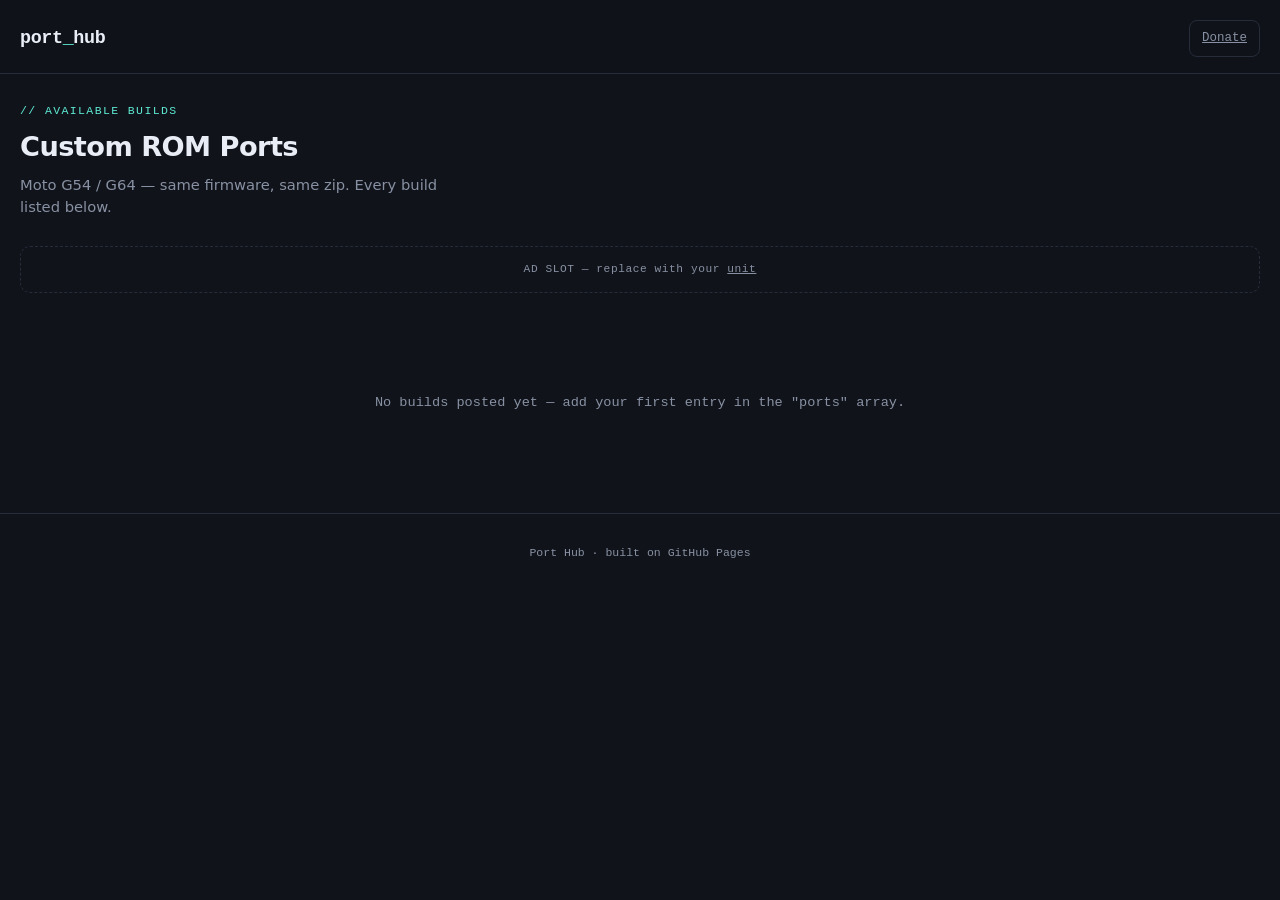
==== index.html @ 30790e06 "Add files via upload" ====
<!DOCTYPE html>
<html lang="en">
<head>
<meta charset="UTF-8">
<meta name="viewport" content="width=device-width, initial-scale=1.0">
<title>Port Hub — Custom ROMs</title>

<!-- ============================================================
     GOOGLE ADSENSE — replace ca-pub-XXXXXXXXXXXXXXXX with your
     real publisher ID once your AdSense account is approved.
     Read the notes at the bottom of this file for setup steps.
     ============================================================ -->
<script async src="https://pagead2.googlesyndication.com/pagead/js/adsbygoogle.js?client=ca-pub-XXXXXXXXXXXXXXXX" crossorigin="anonymous"></script>

<style>
  :root{
    --bg: #10131a;
    --panel: #171b24;
    --panel-hi: #1e2430;
    --text: #e9edf5;
    --text-dim: #8891a3;
    --accent: #5eead4;
    --accent-dim: #1f3d38;
    --line: #262c3a;
    --radius: 14px;
    --mono: 'JetBrains Mono', 'Courier New', monospace;
    --sans: 'Inter', -apple-system, system-ui, sans-serif;
  }

  *{box-sizing:border-box; margin:0; padding:0;}
  body{
    background:var(--bg);
    color:var(--text);
    font-family:var(--sans);
    line-height:1.5;
    padding-bottom:60px;
  }

  header{
    padding:20px 20px 16px;
    border-bottom:1px solid var(--line);
    display:flex;
    align-items:center;
    justify-content:space-between;
    position:sticky;
    top:0;
    background:rgba(16,19,26,0.92);
    backdrop-filter: blur(10px);
    z-index:10;
  }
  .logo{
    font-family:var(--mono);
    font-weight:700;
    font-size:1.15rem;
    letter-spacing:-0.02em;
    color:var(--text);
  }
  .logo span{color:var(--accent);}
  .header-actions{display:flex; gap:10px;}
  .btn-ghost{
    font-family:var(--mono);
    font-size:0.78rem;
    color:var(--text-dim);
    background:transparent;
    border:1px solid var(--line);
    padding:8px 12px;
    border-radius:8px;
  }

  .hero{
    padding:28px 20px 8px;
  }
  .hero-eyebrow{
    font-family:var(--mono);
    font-size:0.72rem;
    color:var(--accent);
    letter-spacing:0.12em;
    text-transform:uppercase;
    margin-bottom:8px;
  }
  .hero h1{
    font-size:1.7rem;
    font-weight:700;
    letter-spacing:-0.02em;
    margin-bottom:6px;
  }
  .hero p{
    color:var(--text-dim);
    font-size:0.92rem;
    max-width:46ch;
  }

  .ad-slot{
    margin:20px 20px;
    padding:14px;
    border:1px dashed var(--line);
    border-radius:10px;
    text-align:center;
    color:var(--text-dim);
    font-family:var(--mono);
    font-size:0.7rem;
    letter-spacing:0.05em;
  }

  .grid{
    display:grid;
    grid-template-columns:1fr;
    gap:16px;
    padding:20px;
  }

  .port-card{
    background:var(--panel);
    border:1px solid var(--line);
    border-radius:var(--radius);
    overflow:hidden;
    transition:border-color .15s ease;
  }
  .port-card:active{border-color:var(--accent);}

  .port-cover{
    width:100%;
    aspect-ratio: 16/8;
    background:var(--panel-hi);
    display:flex;
    align-items:center;
    justify-content:center;
    position:relative;
    overflow:hidden;
  }
  .port-cover img{width:100%; height:100%; object-fit:cover;}
  .status-pill{
    position:absolute;
    top:10px; right:10px;
    font-family:var(--mono);
    font-size:0.65rem;
    font-weight:700;
    letter-spacing:0.06em;
    padding:4px 9px;
    border-radius:999px;
    background:rgba(0,0,0,0.55);
    backdrop-filter: blur(4px);
  }
  .status-stable{color:var(--accent); border:1px solid var(--accent-dim);}
  .status-pre{color:#f5a35e; border:1px solid #4a3420;}

  .port-body{padding:16px;}
  .port-name{
    font-size:1.15rem;
    font-weight:700;
    margin-bottom:6px;
  }
  .port-desc{
    color:var(--text-dim);
    font-size:0.85rem;
    margin-bottom:12px;
  }
  .port-meta{
    display:flex;
    gap:14px;
    font-family:var(--mono);
    font-size:0.72rem;
    color:var(--text-dim);
    margin-bottom:14px;
    flex-wrap:wrap;
  }

  .port-actions{display:flex; gap:8px;}
  .btn-primary{
    flex:1;
    background:var(--accent);
    color:#0a1512;
    text-align:center;
    padding:11px;
    border-radius:9px;
    font-weight:700;
    font-size:0.88rem;
    text-decoration:none;
  }
  .btn-secondary{
    flex:1;
    background:transparent;
    border:1px solid var(--line);
    color:var(--text);
    text-align:center;
    padding:11px;
    border-radius:9px;
    font-size:0.88rem;
    text-decoration:none;
  }

  .empty-state{
    text-align:center;
    padding:60px 20px;
    color:var(--text-dim);
    font-family:var(--mono);
    font-size:0.85rem;
  }

  footer{
    text-align:center;
    padding:30px 20px;
    color:var(--text-dim);
    font-family:var(--mono);
    font-size:0.72rem;
    border-top:1px solid var(--line);
    margin-top:20px;
  }
</style>
</head>
<body>

<header>
  <div class="logo">port<span>_</span>hub</div>
  <div class="header-actions">
    <a class="btn-ghost" href="#">Donate</a>
  </div>
</header>

<div class="hero">
  <div class="hero-eyebrow">// available builds</div>
  <h1>Custom ROM Ports</h1>
  <p>Moto G54 / G64 — same firmware, same zip. Every build listed below.</p>
</div>

<!-- Ad slot placeholder: sits between navigation and content,
     a natural spot for a banner unit once AdSense is approved. -->
<div class="ad-slot">AD SLOT — replace with your <ins class="adsbygoogle"> unit</div>

<div class="grid" id="portGrid"></div>

<footer>Port Hub · built on GitHub Pages</footer>

<script>
  // ============================================================
  // PORT DATA — add one block per ROM release. Copy the example
  // below, paste it above the closing "];", fill in your values,
  // and add a comma after the block above it. That's the only
  // edit needed — nothing else in this file has to change.
  //
  // EXAMPLE (copy this shape for each new release):
  // {
  //   name: "Nothing OS 4.1",
  //   status: "stable",        // "stable" or "pre"
  //   version: "v2",
  //   updated: "2026-07-10",
  //   size: "3.28 GB",
  //   desc: "One or two lines describing this build.",
  //   cover: "screenshots/nothingos-4.1.jpg",   // path to your image
  //   downloadUrl: "https://.../download-link",
  //   mirrorUrl: "https://.../mirror-link"
  // }
  // ============================================================
  const ports = [

  ];

  const grid = document.getElementById('portGrid');

  function render(list){
    grid.innerHTML = '';
    if(list.length === 0){
      grid.innerHTML = `<div class="empty-state">No builds posted yet — add your first entry in the "ports" array.</div>`;
      return;
    }
    list.forEach(p => {
      const card = document.createElement('div');
      card.className = 'port-card';
      card.innerHTML = `
        <div class="port-cover">
          <img src="${p.cover}" alt="${p.name}">
          <span class="status-pill status-${p.status}">${p.status === 'stable' ? 'STABLE' : 'PRE-RELEASE'}</span>
        </div>
        <div class="port-body">
          <div class="port-name">${p.name}</div>
          <div class="port-desc">${p.desc}</div>
          <div class="port-meta">
            <span>${p.version}</span>
            <span>${p.size}</span>
            <span>${p.updated}</span>
          </div>
          <div class="port-actions">
            <a class="btn-primary" href="${p.downloadUrl}">Download</a>
            <a class="btn-secondary" href="${p.mirrorUrl}">Mirror</a>
          </div>
        </div>
      `;
      grid.appendChild(card);
    });
  }

  render(ports);
</script>

</body>
</html>
<!--
============================================================
HOW TO ADD ADSENSE TO A GITHUB PAGES SITE
============================================================

1. APPLY FOR ADSENSE
   - Go to https://adsense.google.com and sign up using your
     GitHub Pages URL (e.g. https://yourname.github.io).
   - Google needs to see real, original content before approving
     — a bare download-redirect page with no writeup is often
     rejected. Descriptions, changelogs, and screenshots (like
     you already have) help.
   - Review can take anywhere from a few days to a few weeks.

2. GET YOUR PUBLISHER ID
   - Once approved, AdSense gives you a snippet with an ID like
     ca-pub-1234567890123456.
   - Replace "ca-pub-XXXXXXXXXXXXXXXX" in the <script> tag at the
     top of this file with your real ID. That tag needs to be in
     the <head> of every page you want ads on.

3. ADD ads.txt
   - Create a file named exactly "ads.txt" at the ROOT of your
     GitHub repo (same level as index.html), containing one line:
       google.com, pub-1234567890123456, DIRECT, f08c47fec0942fa0
     (use your own publisher ID). This is required — AdSense will
     flag your site without it.

4. PLACE AN AD UNIT
   - In AdSense, create an "ad unit" (display ad), which gives you
     an <ins class="adsbygoogle" ...></ins> snippet.
   - Swap that in wherever you want an ad to actually render —
     for example, replace the "ad-slot" div in this file with it.

5. PUSH TO GITHUB
   - Commit and push index.html + ads.txt to your repo's main
     branch (or whichever branch Pages is set to build from).
     GitHub Pages redeploys automatically within a minute or two.

A NOTE ON CONTENT: AdSense reviews the whole site, not just the
ad code. Sites that are just a wall of ROM download buttons with
little original writing/description are more likely to get
rejected or later demonetized than ones with genuine changelogs,
screenshots, and explanations — which it looks like you're
already including based on your reference site.
============================================================
-->
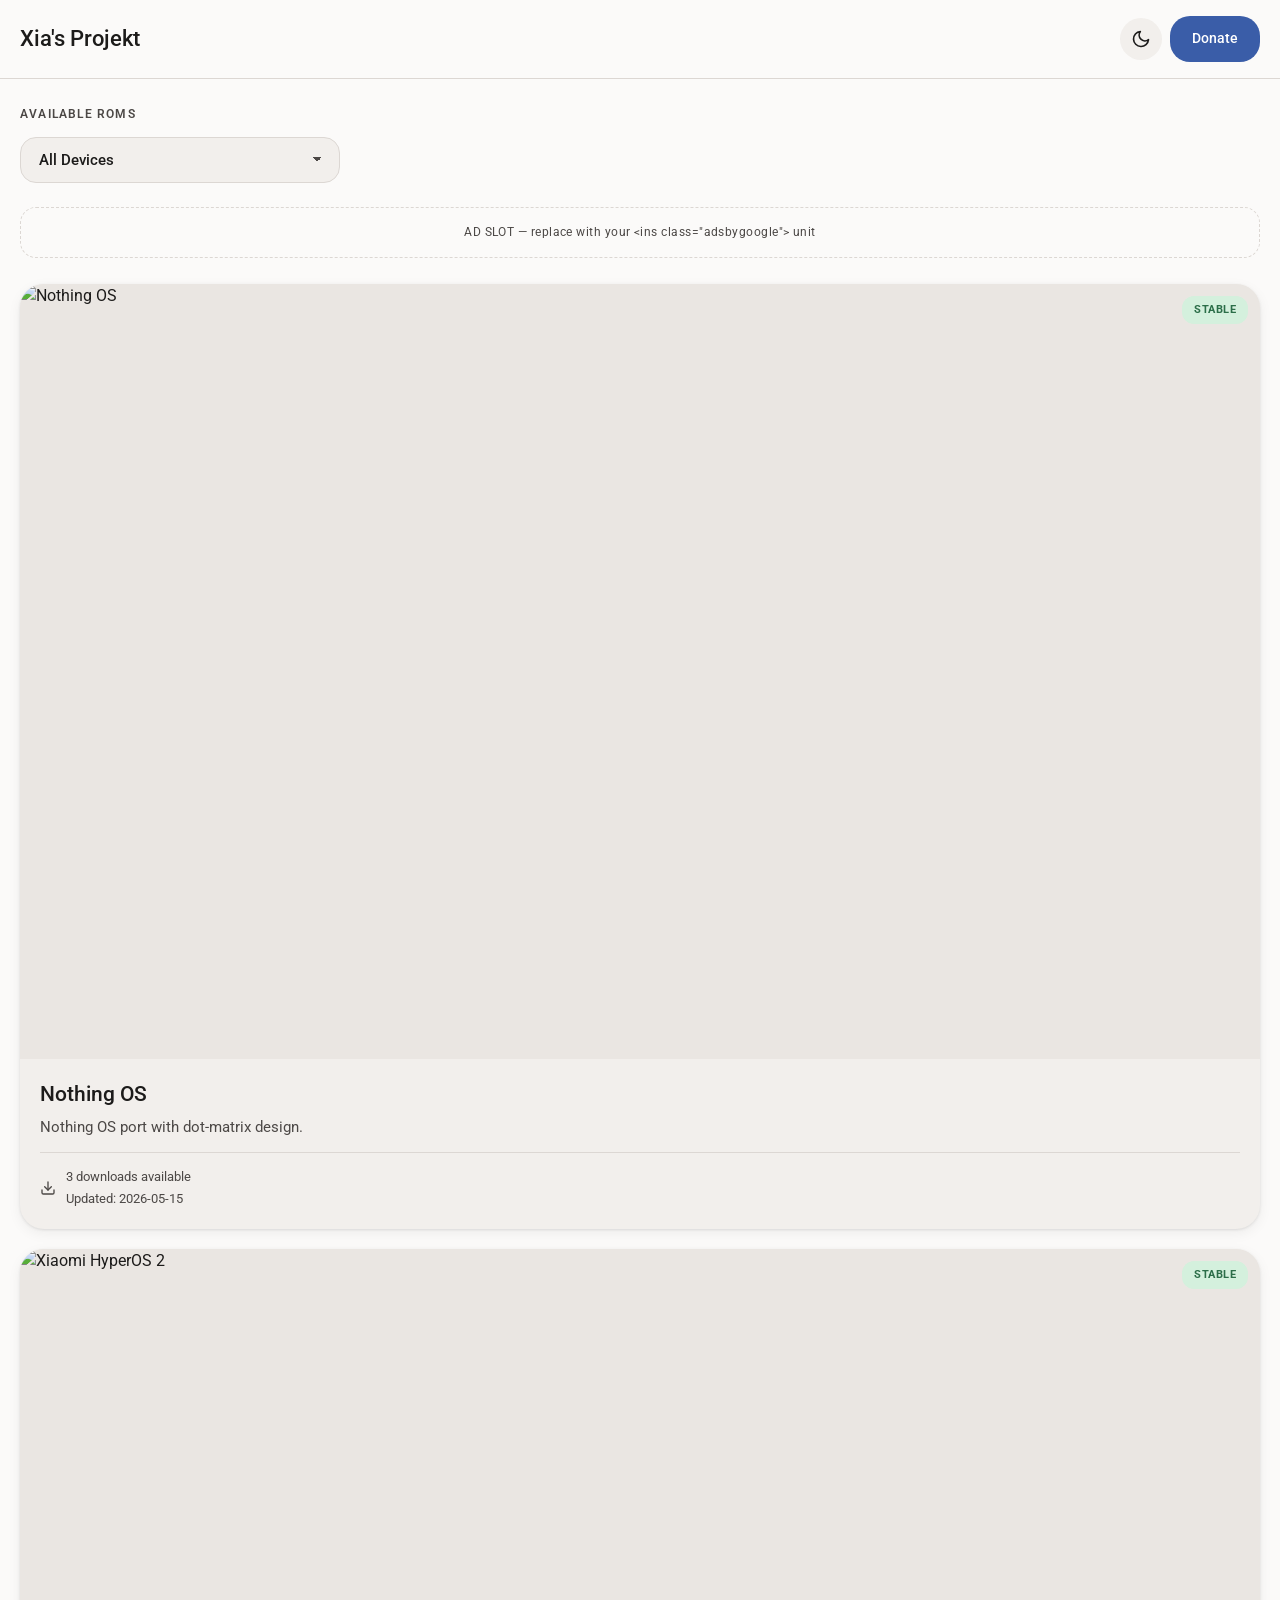
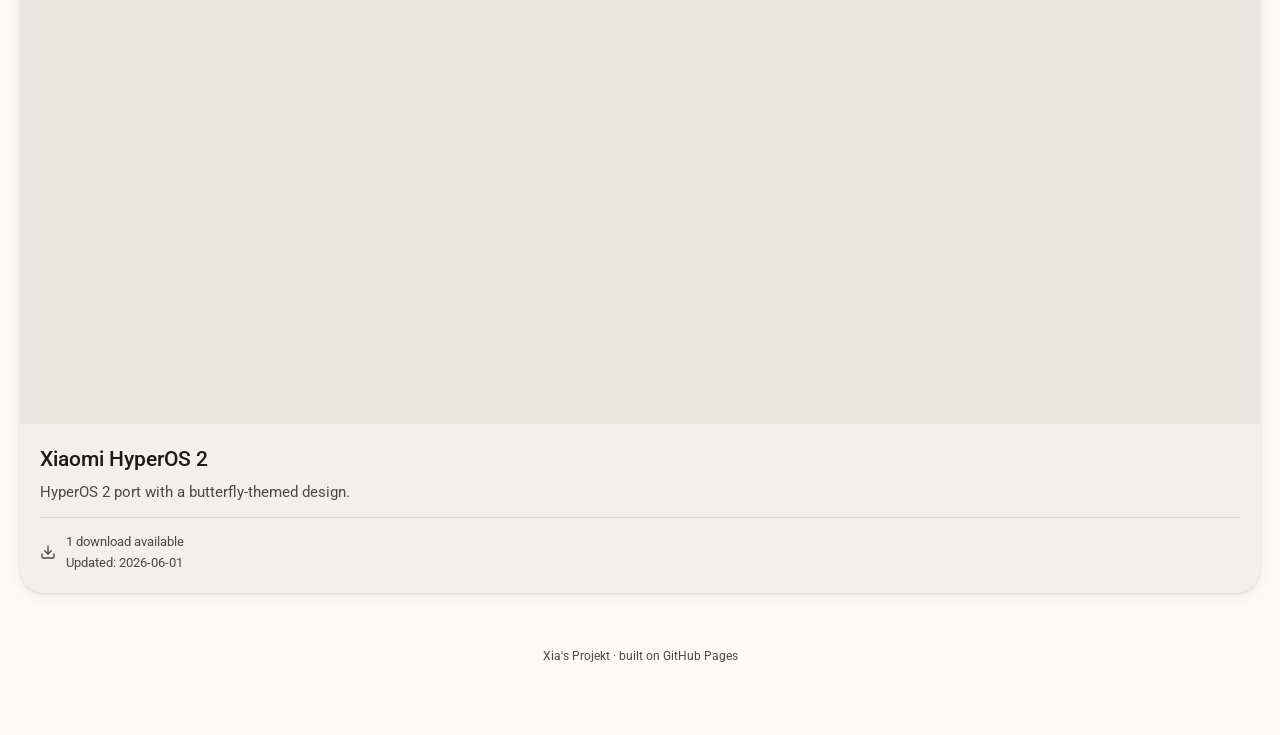
==== commit 0e77850b: "Add files via upload" ====
--- a/index.html
+++ b/index.html
@@ -3,285 +3,93 @@
 <head>
 <meta charset="UTF-8">
 <meta name="viewport" content="width=device-width, initial-scale=1.0">
-<title>Port Hub — Custom ROMs</title>
+<title>Xia's Projekt — Products</title>
+<link rel="preconnect" href="https://fonts.googleapis.com">
+<link href="https://fonts.googleapis.com/css2?family=Roboto:wght@400;500;700&display=swap" rel="stylesheet">
+<link rel="stylesheet" href="style.css">
 
 <!-- ============================================================
      GOOGLE ADSENSE — replace ca-pub-XXXXXXXXXXXXXXXX with your
      real publisher ID once your AdSense account is approved.
-     Read the notes at the bottom of this file for setup steps.
+     See README.md for full setup steps.
      ============================================================ -->
 <script async src="https://pagead2.googlesyndication.com/pagead/js/adsbygoogle.js?client=ca-pub-XXXXXXXXXXXXXXXX" crossorigin="anonymous"></script>
 
 <style>
-  :root{
-    --bg: #10131a;
-    --panel: #171b24;
-    --panel-hi: #1e2430;
-    --text: #e9edf5;
-    --text-dim: #8891a3;
-    --accent: #5eead4;
-    --accent-dim: #1f3d38;
-    --line: #262c3a;
-    --radius: 14px;
-    --mono: 'JetBrains Mono', 'Courier New', monospace;
-    --sans: 'Inter', -apple-system, system-ui, sans-serif;
-  }
-
-  *{box-sizing:border-box; margin:0; padding:0;}
-  body{
-    background:var(--bg);
-    color:var(--text);
-    font-family:var(--sans);
-    line-height:1.5;
-    padding-bottom:60px;
-  }
-
-  header{
-    padding:20px 20px 16px;
-    border-bottom:1px solid var(--line);
-    display:flex;
-    align-items:center;
-    justify-content:space-between;
-    position:sticky;
-    top:0;
-    background:rgba(16,19,26,0.92);
-    backdrop-filter: blur(10px);
-    z-index:10;
-  }
-  .logo{
-    font-family:var(--mono);
-    font-weight:700;
-    font-size:1.15rem;
-    letter-spacing:-0.02em;
-    color:var(--text);
-  }
-  .logo span{color:var(--accent);}
-  .header-actions{display:flex; gap:10px;}
-  .btn-ghost{
-    font-family:var(--mono);
-    font-size:0.78rem;
-    color:var(--text-dim);
-    background:transparent;
-    border:1px solid var(--line);
-    padding:8px 12px;
-    border-radius:8px;
-  }
-
-  .hero{
-    padding:28px 20px 8px;
-  }
-  .hero-eyebrow{
-    font-family:var(--mono);
-    font-size:0.72rem;
-    color:var(--accent);
-    letter-spacing:0.12em;
-    text-transform:uppercase;
-    margin-bottom:8px;
-  }
-  .hero h1{
-    font-size:1.7rem;
-    font-weight:700;
-    letter-spacing:-0.02em;
-    margin-bottom:6px;
-  }
-  .hero p{
-    color:var(--text-dim);
-    font-size:0.92rem;
-    max-width:46ch;
-  }
-
-  .ad-slot{
-    margin:20px 20px;
-    padding:14px;
-    border:1px dashed var(--line);
-    border-radius:10px;
-    text-align:center;
-    color:var(--text-dim);
-    font-family:var(--mono);
-    font-size:0.7rem;
-    letter-spacing:0.05em;
-  }
-
-  .grid{
-    display:grid;
-    grid-template-columns:1fr;
-    gap:16px;
-    padding:20px;
-  }
-
-  .port-card{
-    background:var(--panel);
-    border:1px solid var(--line);
-    border-radius:var(--radius);
-    overflow:hidden;
-    transition:border-color .15s ease;
-  }
-  .port-card:active{border-color:var(--accent);}
-
-  .port-cover{
-    width:100%;
-    aspect-ratio: 16/8;
-    background:var(--panel-hi);
-    display:flex;
-    align-items:center;
-    justify-content:center;
-    position:relative;
-    overflow:hidden;
-  }
-  .port-cover img{width:100%; height:100%; object-fit:cover;}
-  .status-pill{
-    position:absolute;
-    top:10px; right:10px;
-    font-family:var(--mono);
-    font-size:0.65rem;
-    font-weight:700;
-    letter-spacing:0.06em;
-    padding:4px 9px;
-    border-radius:999px;
-    background:rgba(0,0,0,0.55);
-    backdrop-filter: blur(4px);
-  }
-  .status-stable{color:var(--accent); border:1px solid var(--accent-dim);}
-  .status-pre{color:#f5a35e; border:1px solid #4a3420;}
-
-  .port-body{padding:16px;}
-  .port-name{
-    font-size:1.15rem;
-    font-weight:700;
-    margin-bottom:6px;
-  }
-  .port-desc{
-    color:var(--text-dim);
-    font-size:0.85rem;
-    margin-bottom:12px;
-  }
-  .port-meta{
-    display:flex;
-    gap:14px;
-    font-family:var(--mono);
-    font-size:0.72rem;
-    color:var(--text-dim);
-    margin-bottom:14px;
-    flex-wrap:wrap;
-  }
-
-  .port-actions{display:flex; gap:8px;}
-  .btn-primary{
-    flex:1;
-    background:var(--accent);
-    color:#0a1512;
-    text-align:center;
-    padding:11px;
-    border-radius:9px;
-    font-weight:700;
-    font-size:0.88rem;
-    text-decoration:none;
-  }
-  .btn-secondary{
-    flex:1;
-    background:transparent;
-    border:1px solid var(--line);
-    color:var(--text);
-    text-align:center;
-    padding:11px;
-    border-radius:9px;
-    font-size:0.88rem;
-    text-decoration:none;
-  }
-
-  .empty-state{
-    text-align:center;
-    padding:60px 20px;
-    color:var(--text-dim);
-    font-family:var(--mono);
-    font-size:0.85rem;
-  }
-
-  footer{
-    text-align:center;
-    padding:30px 20px;
-    color:var(--text-dim);
-    font-family:var(--mono);
-    font-size:0.72rem;
-    border-top:1px solid var(--line);
-    margin-top:20px;
-  }
+  .grid{display:grid; grid-template-columns:1fr; gap:20px; padding:4px 20px 20px;}
+  .port-card{text-decoration:none; color:inherit; display:block;}
+  .port-body{padding:20px;}
+  .port-name{font-size:1.3rem; font-weight:500; color:var(--on-surface); margin-bottom:6px;}
+  .port-desc{color:var(--on-surface-var); font-size:0.92rem; margin-bottom:14px;}
+  .port-meta{display:flex; align-items:center; gap:10px; font-size:0.82rem; color:var(--on-surface-var); padding-top:14px; border-top:1px solid var(--outline);}
+  .port-meta .dl-icon{flex-shrink:0;}
+  .port-meta-lines{display:flex; flex-direction:column; gap:2px;}
+  .empty-state{text-align:center; padding:60px 20px; color:var(--on-surface-var); font-size:0.9rem;}
 </style>
 </head>
 <body>
 
 <header>
-  <div class="logo">port<span>_</span>hub</div>
+  <a class="logo" href="index.html">Xia's Projekt</a>
   <div class="header-actions">
-    <a class="btn-ghost" href="#">Donate</a>
+    <button class="icon-btn ripple" id="themeToggleBtn" onclick="toggleTheme()"></button>
+    <a class="btn btn-filled ripple" href="#">Donate</a>
   </div>
 </header>
 
-<div class="hero">
-  <div class="hero-eyebrow">// available builds</div>
-  <h1>Custom ROM Ports</h1>
-  <p>Moto G54 / G64 — same firmware, same zip. Every build listed below.</p>
+<div class="section-label">Available ROMs</div>
+<div class="filter-row">
+  <select class="filter-select" id="deviceFilter">
+    <option value="all">All Devices</option>
+  </select>
 </div>
 
-<!-- Ad slot placeholder: sits between navigation and content,
-     a natural spot for a banner unit once AdSense is approved. -->
-<div class="ad-slot">AD SLOT — replace with your <ins class="adsbygoogle"> unit</div>
+<!-- Ad slot: sits between the device filter and the port grid. -->
+<div class="ad-slot">AD SLOT — replace with your &lt;ins class="adsbygoogle"&gt; unit</div>
 
 <div class="grid" id="portGrid"></div>
 
-<footer>Port Hub · built on GitHub Pages</footer>
+<footer>Xia's Projekt · built on GitHub Pages</footer>
 
+<script src="ports-data.js"></script>
+<script src="theme.js"></script>
 <script>
-  // ============================================================
-  // PORT DATA — add one block per ROM release. Copy the example
-  // below, paste it above the closing "];", fill in your values,
-  // and add a comma after the block above it. That's the only
-  // edit needed — nothing else in this file has to change.
-  //
-  // EXAMPLE (copy this shape for each new release):
-  // {
-  //   name: "Nothing OS 4.1",
-  //   status: "stable",        // "stable" or "pre"
-  //   version: "v2",
-  //   updated: "2026-07-10",
-  //   size: "3.28 GB",
-  //   desc: "One or two lines describing this build.",
-  //   cover: "screenshots/nothingos-4.1.jpg",   // path to your image
-  //   downloadUrl: "https://.../download-link",
-  //   mirrorUrl: "https://.../mirror-link"
-  // }
-  // ============================================================
-  const ports = [
+  const grid = document.getElementById('portGrid');
+  const deviceFilter = document.getElementById('deviceFilter');
 
-  ];
-
-  const grid = document.getElementById('portGrid');
+  const devices = [...new Set(PORTS.map(p => p.device))];
+  devices.forEach(d => {
+    const opt = document.createElement('option');
+    opt.value = d;
+    opt.textContent = d;
+    deviceFilter.appendChild(opt);
+  });
 
   function render(list){
     grid.innerHTML = '';
     if(list.length === 0){
-      grid.innerHTML = `<div class="empty-state">No builds posted yet — add your first entry in the "ports" array.</div>`;
+      grid.innerHTML = `<div class="empty-state">No ports posted yet — add your first entry in ports-data.js.</div>`;
       return;
     }
     list.forEach(p => {
-      const card = document.createElement('div');
-      card.className = 'port-card';
+      const latest = latestRelease(p);
+      const card = document.createElement('a');
+      card.className = 'card port-card ripple';
+      card.href = `port.html?id=${encodeURIComponent(p.id)}`;
       card.innerHTML = `
-        <div class="port-cover">
+        <div class="cover">
           <img src="${p.cover}" alt="${p.name}">
-          <span class="status-pill status-${p.status}">${p.status === 'stable' ? 'STABLE' : 'PRE-RELEASE'}</span>
+          <span class="badge ${latest.channel}">${latest.channel === 'stable' ? 'STABLE' : 'PRE-RELEASE'}</span>
         </div>
         <div class="port-body">
           <div class="port-name">${p.name}</div>
-          <div class="port-desc">${p.desc}</div>
+          <div class="port-desc">${p.tagline}</div>
           <div class="port-meta">
-            <span>${p.version}</span>
-            <span>${p.size}</span>
-            <span>${p.updated}</span>
-          </div>
-          <div class="port-actions">
-            <a class="btn-primary" href="${p.downloadUrl}">Download</a>
-            <a class="btn-secondary" href="${p.mirrorUrl}">Mirror</a>
+            <svg class="dl-icon" width="16" height="16" viewBox="0 0 24 24" fill="none" stroke="currentColor" stroke-width="2" stroke-linecap="round" stroke-linejoin="round"><path d="M21 15v4a2 2 0 0 1-2 2H5a2 2 0 0 1-2-2v-4"/><polyline points="7 10 12 15 17 10"/><line x1="12" y1="15" x2="12" y2="3"/></svg>
+            <div class="port-meta-lines">
+              <span>${p.releases.length} download${p.releases.length === 1 ? '' : 's'} available</span>
+              <span>Updated: ${latest.uploaded}</span>
+            </div>
           </div>
         </div>
       `;
@@ -289,55 +97,13 @@
     });
   }
 
-  render(ports);
+  deviceFilter.addEventListener('change', () => {
+    const v = deviceFilter.value;
+    render(v === 'all' ? PORTS : PORTS.filter(p => p.device === v));
+  });
+
+  render(PORTS);
 </script>
 
 </body>
 </html>
-<!--
-============================================================
-HOW TO ADD ADSENSE TO A GITHUB PAGES SITE
-============================================================
-
-1. APPLY FOR ADSENSE
-   - Go to https://adsense.google.com and sign up using your
-     GitHub Pages URL (e.g. https://yourname.github.io).
-   - Google needs to see real, original content before approving
-     — a bare download-redirect page with no writeup is often
-     rejected. Descriptions, changelogs, and screenshots (like
-     you already have) help.
-   - Review can take anywhere from a few days to a few weeks.
-
-2. GET YOUR PUBLISHER ID
-   - Once approved, AdSense gives you a snippet with an ID like
-     ca-pub-1234567890123456.
-   - Replace "ca-pub-XXXXXXXXXXXXXXXX" in the <script> tag at the
-     top of this file with your real ID. That tag needs to be in
-     the <head> of every page you want ads on.
-
-3. ADD ads.txt
-   - Create a file named exactly "ads.txt" at the ROOT of your
-     GitHub repo (same level as index.html), containing one line:
-       google.com, pub-1234567890123456, DIRECT, f08c47fec0942fa0
-     (use your own publisher ID). This is required — AdSense will
-     flag your site without it.
-
-4. PLACE AN AD UNIT
-   - In AdSense, create an "ad unit" (display ad), which gives you
-     an <ins class="adsbygoogle" ...></ins> snippet.
-   - Swap that in wherever you want an ad to actually render —
-     for example, replace the "ad-slot" div in this file with it.
-
-5. PUSH TO GITHUB
-   - Commit and push index.html + ads.txt to your repo's main
-     branch (or whichever branch Pages is set to build from).
-     GitHub Pages redeploys automatically within a minute or two.
-
-A NOTE ON CONTENT: AdSense reviews the whole site, not just the
-ad code. Sites that are just a wall of ROM download buttons with
-little original writing/description are more likely to get
-rejected or later demonetized than ones with genuine changelogs,
-screenshots, and explanations — which it looks like you're
-already including based on your reference site.
-============================================================
--->
--- a/style.css
+++ b/style.css
@@ -0,0 +1,214 @@
+/* ============================================================
+   MATERIAL YOU TOKENS
+   Two palettes (light / dark), switched by data-theme on <html>.
+   Everything below derives from these variables — change a value
+   here and it updates across both pages.
+   ============================================================ */
+:root,
+[data-theme="light"]{
+  --bg:#fbfaf9;
+  --surface:#ffffff;
+  --surface-container:#f2efec;
+  --surface-container-high:#eae6e2;
+  --on-surface:#1c1b1a;
+  --on-surface-var:#4c4846;
+  --outline:#dcd7d3;
+
+  --primary:#3a5da8;
+  --on-primary:#ffffff;
+  --primary-container:#dae2ff;
+  --on-primary-container:#001945;
+
+  --stable:#2c6e49;
+  --stable-container:#d4f0dd;
+  --pre:#8a5300;
+  --pre-container:#ffe1b3;
+
+  --shadow: 0 1px 3px rgba(0,0,0,0.10), 0 4px 14px rgba(28,27,26,0.06);
+}
+
+[data-theme="dark"]{
+  --bg:#0f0f0f;
+  --surface:#161616;
+  --surface-container:#1e1e1e;
+  --surface-container-high:#282828;
+  --on-surface:#eae6e2;
+  --on-surface-var:#c8c2bd;
+  --outline:#3a3a3a;
+
+  --primary:#adc6ff;
+  --on-primary:#00296b;
+  --primary-container:#1c3d78;
+  --on-primary-container:#dae2ff;
+
+  --stable:#8fd8a8;
+  --stable-container:#1c3d29;
+  --pre:#f5c26b;
+  --pre-container:#4a3400;
+
+  --shadow: 0 1px 3px rgba(0,0,0,0.4), 0 4px 16px rgba(0,0,0,0.35);
+}
+
+*{box-sizing:border-box; margin:0; padding:0;}
+html{color-scheme: light dark;}
+body{
+  font-family:'Roboto', 'Google Sans', system-ui, -apple-system, sans-serif;
+  background:var(--bg);
+  color:var(--on-surface);
+  line-height:1.5;
+  padding-bottom:60px;
+  min-height:100vh;
+  transition: background .2s ease, color .2s ease;
+}
+
+/* ---------- App bar ---------- */
+header{
+  display:flex;
+  align-items:center;
+  justify-content:space-between;
+  gap:10px;
+  padding:16px 20px;
+  position:sticky;
+  top:0;
+  background:color-mix(in srgb, var(--bg) 88%, transparent);
+  backdrop-filter: blur(14px);
+  z-index:10;
+  border-bottom:1px solid var(--outline);
+}
+.logo{
+  font-weight:500;
+  font-size:1.35rem;
+  letter-spacing:0;
+  color:var(--on-surface);
+  text-decoration:none;
+}
+.header-actions{display:flex; align-items:center; gap:8px; flex-shrink:0;}
+
+/* ---------- Buttons (M3 shapes) ---------- */
+.btn{
+  position:relative;
+  overflow:hidden;
+  display:inline-flex;
+  align-items:center;
+  justify-content:center;
+  gap:8px;
+  font-family:inherit;
+  font-weight:500;
+  font-size:0.9rem;
+  border:none;
+  cursor:pointer;
+  text-decoration:none;
+  -webkit-tap-highlight-color:transparent;
+}
+.btn-filled{
+  background:var(--primary);
+  color:var(--on-primary);
+  padding:12px 22px;
+  border-radius:20px;
+}
+.btn-tonal{
+  background:var(--primary-container);
+  color:var(--on-primary-container);
+  padding:12px 22px;
+  border-radius:20px;
+}
+.btn-outlined{
+  background:transparent;
+  color:var(--on-surface);
+  border:1px solid var(--outline);
+  padding:11px 22px;
+  border-radius:20px;
+}
+.icon-btn{
+  width:42px; height:42px;
+  border-radius:50%;
+  background:var(--surface-container);
+  color:var(--on-surface);
+  display:flex; align-items:center; justify-content:center;
+  border:none; cursor:pointer; flex-shrink:0;
+}
+
+.ripple-fx{
+  position:absolute;
+  border-radius:50%;
+  background:currentColor;
+  opacity:0.18;
+  transform:scale(0);
+  animation:ripple .5s ease-out;
+  pointer-events:none;
+}
+@keyframes ripple{ to{ transform:scale(1); opacity:0; } }
+
+/* ---------- Section labels / dividers ---------- */
+.section-label{
+  text-transform:uppercase;
+  letter-spacing:0.1em;
+  font-size:0.75rem;
+  font-weight:600;
+  color:var(--on-surface-var);
+  padding:26px 20px 14px;
+}
+.group-label{
+  display:flex; align-items:center; gap:12px;
+  text-transform:uppercase; letter-spacing:0.1em; font-size:0.75rem; font-weight:600;
+  color:var(--on-surface-var); padding:8px 20px 12px;
+}
+.group-label .rule{flex:1; height:1px; background:var(--outline);}
+
+/* ---------- Filter chip / select ---------- */
+.filter-row{padding:0 20px 18px;}
+.filter-select{
+  appearance:none;
+  background:var(--surface-container);
+  border:1px solid var(--outline);
+  color:var(--on-surface);
+  font-family:inherit;
+  font-weight:500;
+  font-size:0.92rem;
+  padding:13px 40px 13px 18px;
+  border-radius:16px;
+  width:100%;
+  max-width:320px;
+  background-image:linear-gradient(45deg, transparent 50%, var(--on-surface-var) 50%), linear-gradient(135deg, var(--on-surface-var) 50%, transparent 50%);
+  background-position: calc(100% - 22px) center, calc(100% - 17px) center;
+  background-size:5px 5px, 5px 5px;
+  background-repeat:no-repeat;
+}
+
+/* ---------- Ad slot ---------- */
+.ad-slot{
+  margin:6px 20px 22px;
+  padding:16px;
+  border:1.5px dashed var(--outline);
+  border-radius:16px;
+  text-align:center;
+  color:var(--on-surface-var);
+  font-size:0.72rem;
+  letter-spacing:0.04em;
+}
+
+/* ---------- Cards (M3 elevated / filled card) ---------- */
+.card{
+  background:var(--surface-container);
+  border-radius:24px;
+  overflow:hidden;
+  box-shadow:var(--shadow);
+}
+
+.cover{width:100%; aspect-ratio:16/10; background:var(--surface-container-high); position:relative; overflow:hidden;}
+.cover img{width:100%; height:100%; object-fit:cover; display:block;}
+
+.badge{
+  position:absolute; top:12px; right:12px;
+  font-size:0.68rem; font-weight:700; letter-spacing:0.04em;
+  padding:6px 12px; border-radius:12px;
+}
+.badge.stable{background:var(--stable-container); color:var(--stable);}
+.badge.pre{background:var(--pre-container); color:var(--pre);}
+
+footer{
+  text-align:center;
+  padding:34px 20px 10px;
+  color:var(--on-surface-var);
+  font-size:0.75rem;
+}
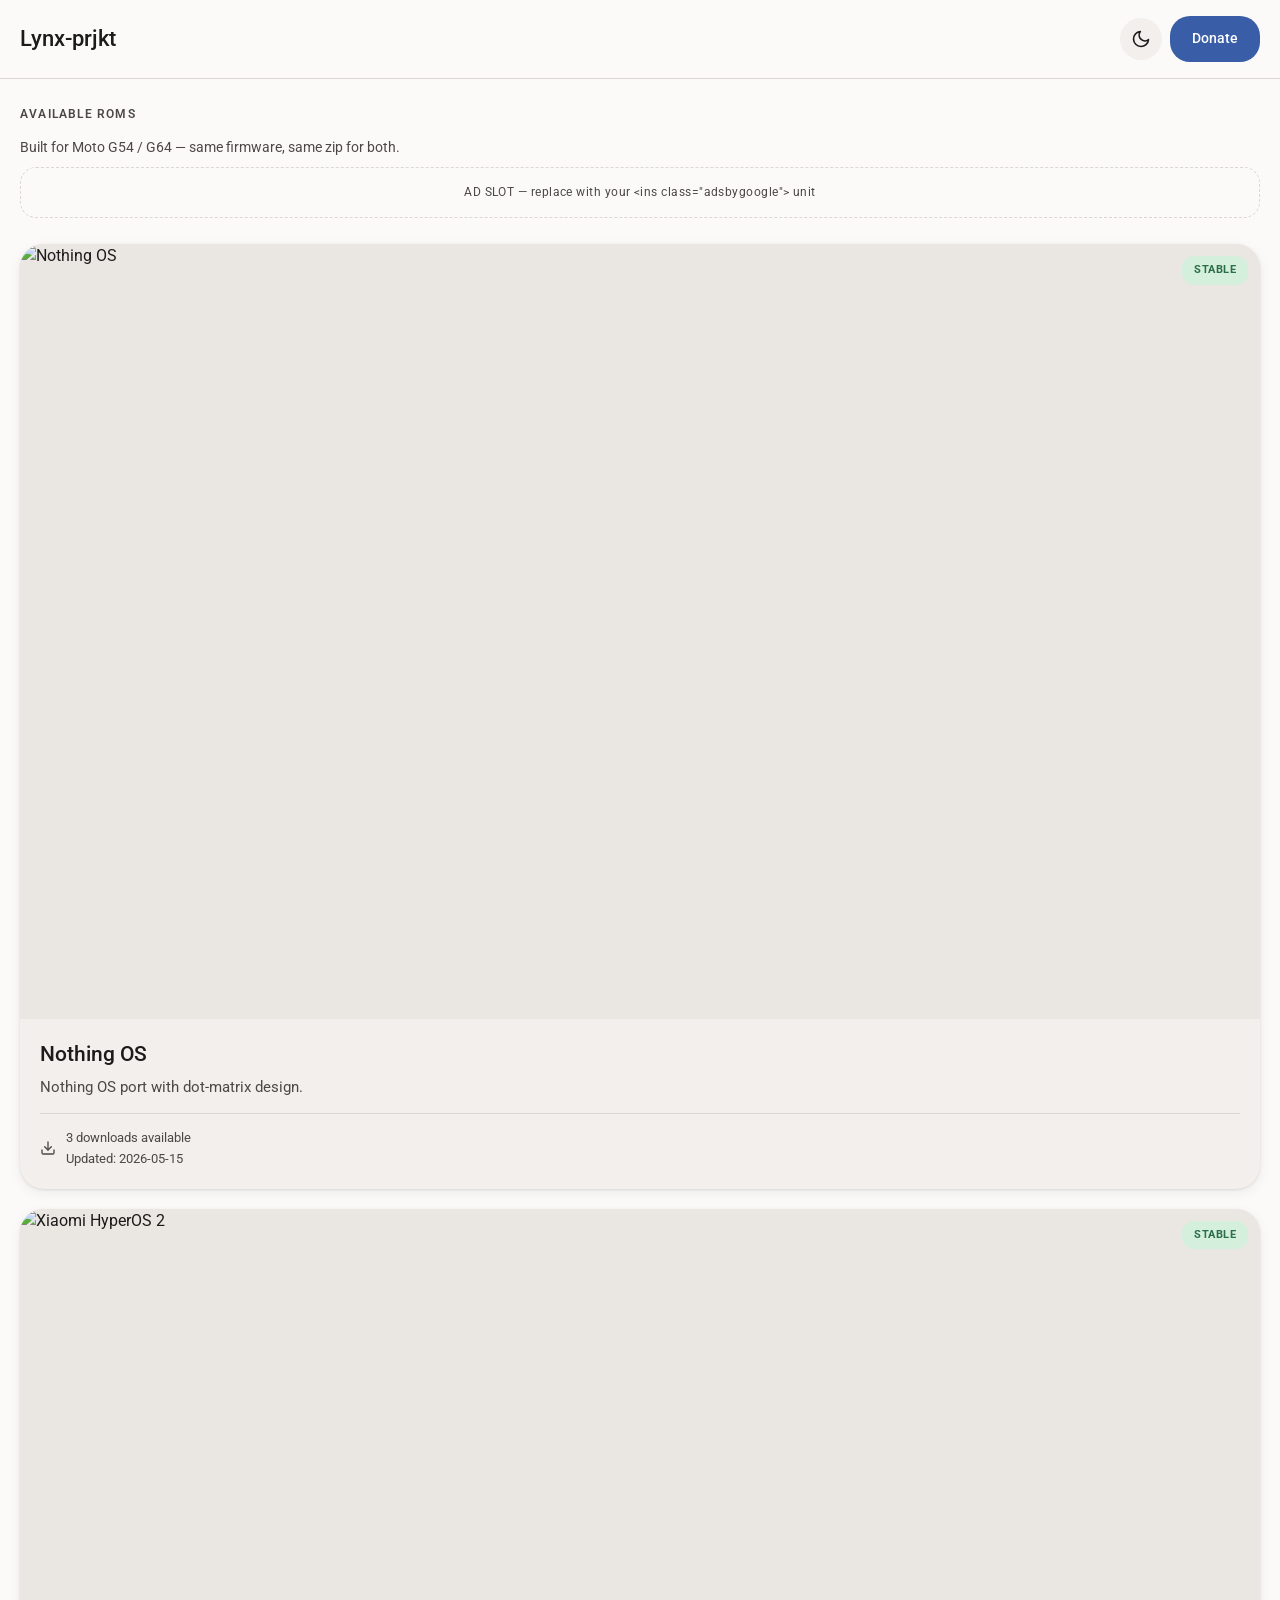
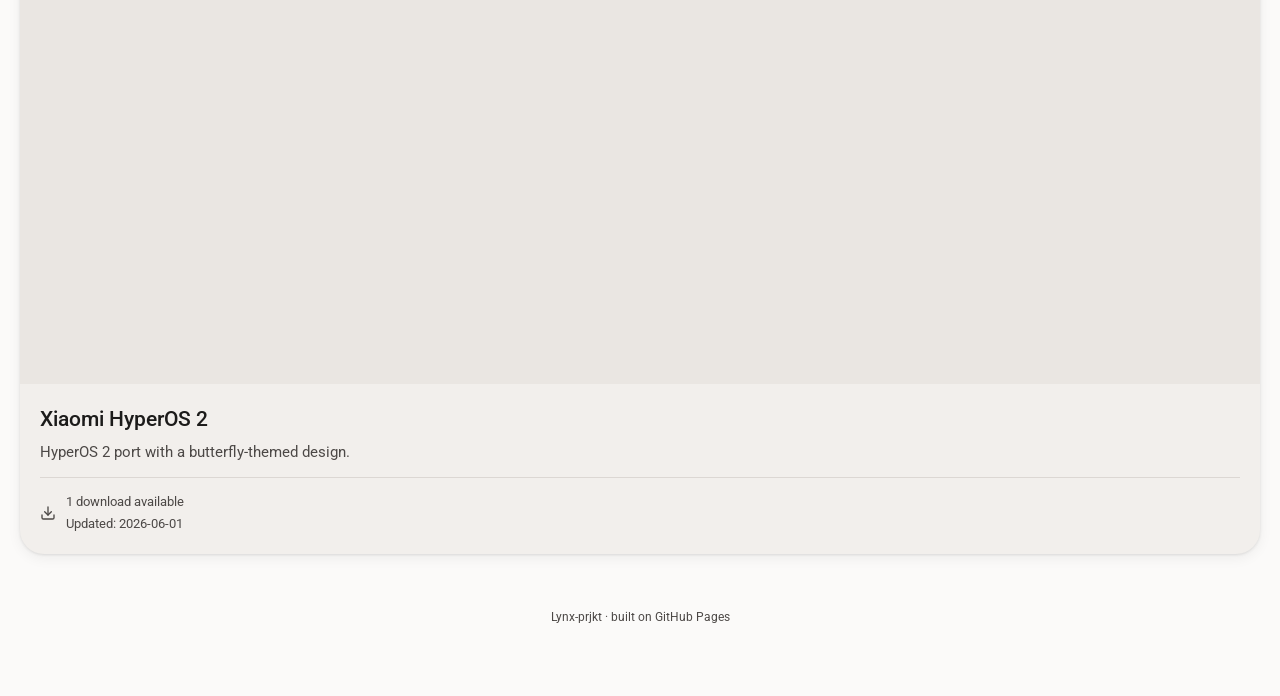
==== commit 41d20a71: "Add files via upload" ====
--- a/index.html
+++ b/index.html
@@ -3,7 +3,7 @@
 <head>
 <meta charset="UTF-8">
 <meta name="viewport" content="width=device-width, initial-scale=1.0">
-<title>Xia's Projekt — Products</title>
+<title>Lynx-prjkt — Products</title>
 <link rel="preconnect" href="https://fonts.googleapis.com">
 <link href="https://fonts.googleapis.com/css2?family=Roboto:wght@400;500;700&display=swap" rel="stylesheet">
 <link rel="stylesheet" href="style.css">
@@ -25,12 +25,13 @@
   .port-meta .dl-icon{flex-shrink:0;}
   .port-meta-lines{display:flex; flex-direction:column; gap:2px;}
   .empty-state{text-align:center; padding:60px 20px; color:var(--on-surface-var); font-size:0.9rem;}
+.hero-note{padding:0 20px 4px; color:var(--on-surface-var); font-size:0.85rem;}
 </style>
 </head>
 <body>
 
 <header>
-  <a class="logo" href="index.html">Xia's Projekt</a>
+  <a class="logo" href="index.html">Lynx-prjkt</a>
   <div class="header-actions">
     <button class="icon-btn ripple" id="themeToggleBtn" onclick="toggleTheme()"></button>
     <a class="btn btn-filled ripple" href="#">Donate</a>
@@ -38,32 +39,19 @@
 </header>
 
 <div class="section-label">Available ROMs</div>
-<div class="filter-row">
-  <select class="filter-select" id="deviceFilter">
-    <option value="all">All Devices</option>
-  </select>
-</div>
+<div class="hero-note">Built for Moto G54 / G64 — same firmware, same zip for both.</div>
 
 <!-- Ad slot: sits between the device filter and the port grid. -->
 <div class="ad-slot">AD SLOT — replace with your &lt;ins class="adsbygoogle"&gt; unit</div>
 
 <div class="grid" id="portGrid"></div>
 
-<footer>Xia's Projekt · built on GitHub Pages</footer>
+<footer>Lynx-prjkt · built on GitHub Pages</footer>
 
 <script src="ports-data.js"></script>
 <script src="theme.js"></script>
 <script>
   const grid = document.getElementById('portGrid');
-  const deviceFilter = document.getElementById('deviceFilter');
-
-  const devices = [...new Set(PORTS.map(p => p.device))];
-  devices.forEach(d => {
-    const opt = document.createElement('option');
-    opt.value = d;
-    opt.textContent = d;
-    deviceFilter.appendChild(opt);
-  });
 
   function render(list){
     grid.innerHTML = '';
@@ -97,11 +85,6 @@
     });
   }
 
-  deviceFilter.addEventListener('change', () => {
-    const v = deviceFilter.value;
-    render(v === 'all' ? PORTS : PORTS.filter(p => p.device === v));
-  });
-
   render(PORTS);
 </script>
 
--- a/style.css
+++ b/style.css
@@ -212,3 +212,52 @@
   color:var(--on-surface-var);
   font-size:0.75rem;
 }
+
+/* ---------- Modals ---------- */
+body.modal-open{overflow:hidden;}
+.modal-overlay{
+  position:fixed; inset:0;
+  background:rgba(0,0,0,0.55);
+  display:flex; align-items:flex-end;
+  justify-content:center;
+  z-index:100;
+  animation:fadeIn .15s ease;
+}
+@keyframes fadeIn{ from{opacity:0;} to{opacity:1;} }
+.modal-card{
+  position:relative;
+  width:100%;
+  max-width:520px;
+  max-height:88vh;
+  overflow-y:auto;
+  background:var(--surface-container-high);
+  border-radius:28px 28px 0 0;
+  padding:28px 22px 32px;
+  animation:slideUp .2s ease;
+}
+@media (min-width:560px){
+  .modal-overlay{align-items:center;}
+  .modal-card{border-radius:28px;}
+}
+@keyframes slideUp{ from{transform:translateY(24px); opacity:0;} to{transform:translateY(0); opacity:1;} }
+.modal-close{position:absolute; top:14px; right:14px;}
+.modal-title{font-size:1.4rem; font-weight:500; color:var(--on-surface); padding-right:40px; margin-bottom:18px;}
+.modal-subhead{font-size:1rem; font-weight:600; color:var(--primary); margin:20px 0 10px;}
+.modal-subhead:first-of-type{margin-top:0;}
+.modal-subhead-date{color:var(--on-surface-var); font-weight:400; font-size:0.85rem;}
+.modal-text{color:var(--on-surface-var); font-size:0.92rem; margin-bottom:10px;}
+.modal-callout{
+  background:var(--surface-container);
+  border:1px solid var(--outline);
+  border-radius:16px;
+  padding:16px;
+  color:var(--on-surface-var);
+  font-size:0.88rem;
+}
+.modal-list{padding-left:22px; color:var(--on-surface-var); font-size:0.92rem; display:flex; flex-direction:column; gap:6px;}
+.modal-list.numbered{padding-left:24px;}
+.modal-list code{background:var(--surface-container); padding:2px 6px; border-radius:6px; font-size:0.85em;}
+.modal-link{color:var(--primary); font-weight:500;}
+.modal-actions{display:flex; flex-direction:column; gap:10px; margin-top:22px;}
+.modal-actions .btn{width:100%; padding:14px;}
+.modal-actions .btn:disabled{opacity:0.6; cursor:not-allowed;}
